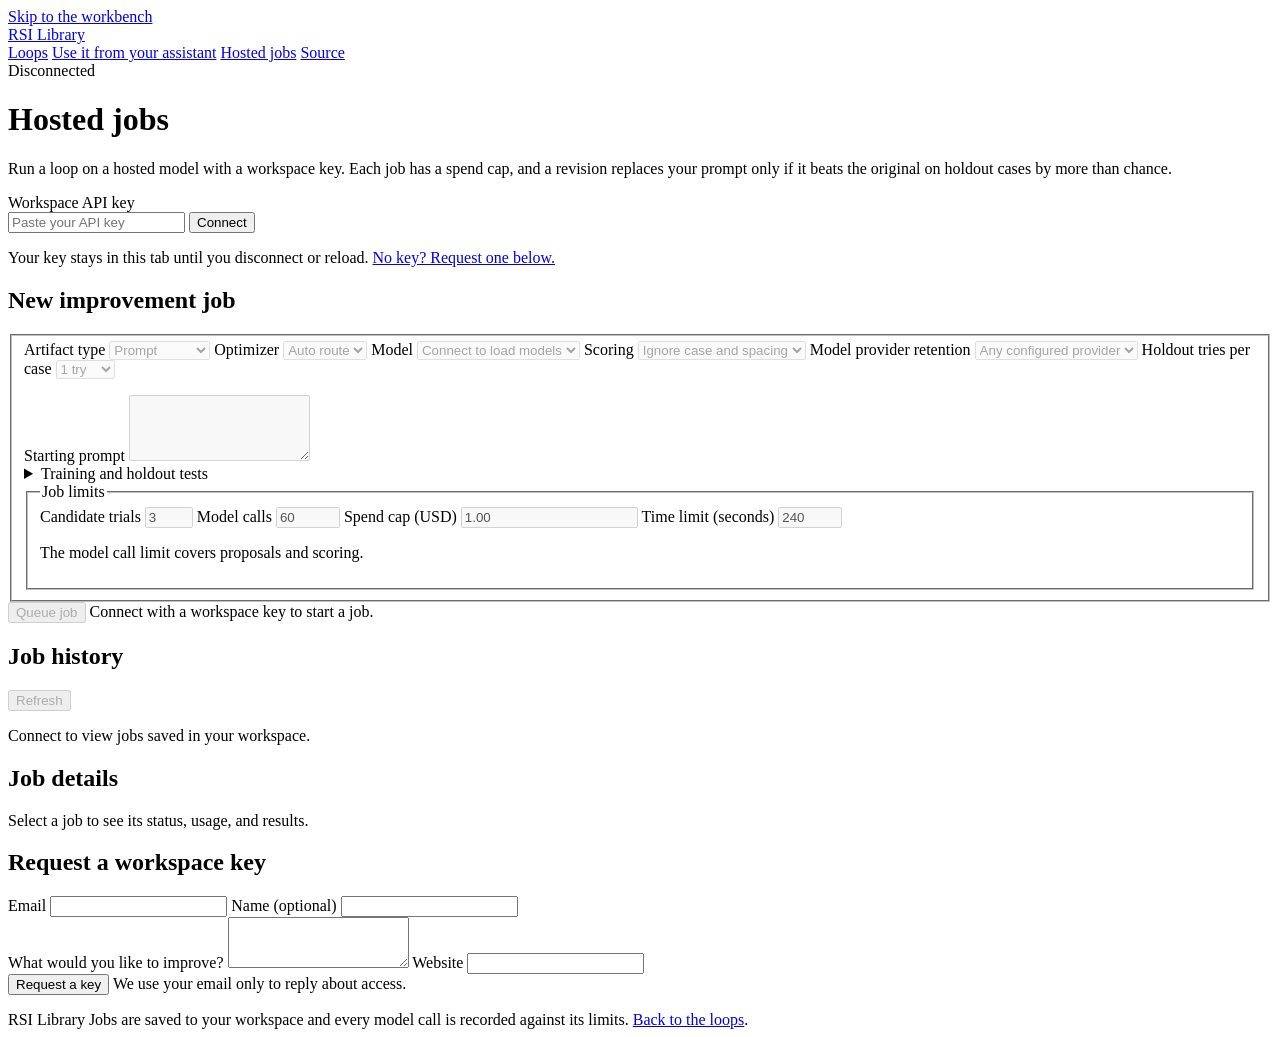
==== rsi_library/gateway/static/jobs.html @ 3b576265 "Open the loops to people and agents, and redesign the site The homepage is now a gallery of loops th" ====
<!doctype html>
<html lang="en">
<head>
  <meta charset="utf-8">
  <meta name="viewport" content="width=device-width, initial-scale=1">
  <meta name="referrer" content="no-referrer">
  <meta name="description" content="Run metered improvement jobs on hosted models with a workspace key.">
  <title>Hosted jobs | RSI Library</title>
  <link rel="icon" href="data:image/svg+xml,%3Csvg xmlns='http://www.w3.org/2000/svg' viewBox='0 0 32 32'%3E%3Crect width='32' height='32' rx='7' fill='%2317233b'/%3E%3Cpath d='M9 22V10l7 6 7-6v12' fill='none' stroke='%23f5f6f3' stroke-width='2.4' stroke-linecap='round' stroke-linejoin='round'/%3E%3Ccircle cx='16' cy='16' r='2.4' fill='%237f9bff'/%3E%3C/svg%3E">
  <link rel="stylesheet" href="/site.css">
  <script src="/jobs.js" defer></script>
</head>
<body>
  <a class="skip-link" href="#main">Skip to the workbench</a>
  <header class="masthead">
    <div class="wrap masthead-row">
      <a class="wordmark" href="/">RSI Library</a>
      <nav aria-label="Site">
        <a href="/#loops">Loops</a>
        <a href="/#assistant">Use it from your assistant</a>
        <a href="/jobs" aria-current="page">Hosted jobs</a>
        <a href="https://github.com/abdulrahimiqbal/rsi-library" rel="noopener">Source</a>
      </nav>
      <div class="session">
        <span id="connection-status" class="connection-status">Disconnected</span>
        <button id="disconnect" type="button" class="quiet" hidden>Disconnect</button>
      </div>
    </div>
  </header>

  <main class="wrap" id="main">
    <div class="hero">
      <div>
        <h1>Hosted jobs</h1>
        <p>Run a loop on a hosted model with a workspace key. Each job has a spend cap, and a revision replaces your prompt only if it beats the original on holdout cases by more than chance.</p>
      </div>
      <form id="connect-form" class="connect-form" autocomplete="off">
        <label for="api-key">Workspace API key</label>
        <div class="connect-row">
          <input id="api-key" type="password" placeholder="Paste your API key" required spellcheck="false" autocapitalize="none" autocomplete="off">
          <button id="connect" type="submit" class="primary">Connect</button>
        </div>
        <p class="hint">Your key stays in this tab until you disconnect or reload. <a href="#request-key" id="hero-request">No key? Request one below.</a></p>
      </form>
      <div class="workspace-tag" id="workspace-tag" hidden>
        <span class="hint">Connected workspace</span>
        <strong id="workspace-id"></strong>
        <span id="workspace-role" class="hint"></span>
      </div>
    </div>
    <p id="mode-banner" class="notice banner" hidden>Demo mode: jobs run on a simulated model, so they cost nothing and show how the workflow behaves rather than real model quality.</p>
    <p id="session-message" class="notice" role="status"></p>

    <div class="workbench">
      <section id="new-job" class="panel composer" aria-labelledby="new-title">
        <div class="section-heading">
          <h2 id="new-title">New improvement job</h2>
        </div>
        <form id="job-form">
          <fieldset id="job-fields" disabled>
            <div class="form-grid">
              <label>Artifact type
                <select id="artifact-type">
                  <option value="prompt">Prompt</option>
                  <option value="prompt-chain">Prompt chain</option>
                </select>
              </label>
              <label>Optimizer
                <select id="method">
                  <option value="auto">Auto route</option>
                </select>
              </label>
              <label>Model
                <select id="model">
                  <option value="">Connect to load models</option>
                </select>
              </label>
              <label>Scoring
                <select id="objective">
                  <option value="normalized">Ignore case and spacing</option>
                  <option value="exact">Exact match</option>
                </select>
              </label>
              <label>Model provider retention
                <select id="data-policy">
                  <option value="any">Any configured provider</option>
                  <option value="zero-retention">Require zero retention</option>
                </select>
              </label>
              <label>Holdout tries per case
                <select id="holdout-repeats">
                  <option value="1">1 try</option>
                  <option value="2">2 tries</option>
                  <option value="3">3 tries</option>
                  <option value="5">5 tries</option>
                </select>
              </label>
            </div>
            <p id="method-description" class="hint"></p>
            <label id="prompt-field">Starting prompt
              <textarea id="prompt-text" rows="4" maxlength="4000" spellcheck="false"></textarea>
            </label>
            <label id="chain-field" hidden>Starting steps <span class="hint">(JSON)</span>
              <textarea id="chain-steps" rows="5" maxlength="24000" spellcheck="false" aria-describedby="chain-hint"></textarea>
              <span id="chain-hint" class="hint">Use two to four ordered steps with a name and prompt text.</span>
            </label>
            <label id="improver-field" hidden>Starting improver instructions <span class="hint">(optional)</span>
              <textarea id="improver-text" rows="3" maxlength="4000" spellcheck="false"></textarea>
            </label>
            <details class="fixtures">
              <summary>
                <span>Training and holdout tests</span>
                <span class="hint" id="fixture-counts"></span>
              </summary>
              <div class="fixture-inner">
                <p class="hint">Optimizers see training examples. The final check uses the separate holdout set, which needs at least <span data-policy="min_holdout_cases">8</span> cases.</p>
                <div class="form-grid">
                  <label>Training cases <span class="hint">(JSON)</span>
                    <textarea id="train" rows="7" maxlength="50000" spellcheck="false"></textarea>
                  </label>
                  <label>Holdout cases <span class="hint">(JSON)</span>
                    <textarea id="holdout" rows="7" maxlength="50000" spellcheck="false"></textarea>
                  </label>
                </div>
                <button id="load-example" class="quiet" type="button">Restore example</button>
              </div>
            </details>
            <fieldset class="budget">
              <legend>Job limits</legend>
              <div class="form-grid budget-grid">
                <label>Candidate trials
                  <input id="max-trials" type="number" inputmode="numeric" min="1" max="50" step="1" value="3" required>
                </label>
                <label>Model calls
                  <input id="max-calls" type="number" inputmode="numeric" min="1" max="1000" step="1" value="60" required>
                </label>
                <label>Spend cap (USD)
                  <input id="max-cost" type="text" inputmode="decimal" value="1.00" required>
                </label>
                <label>Time limit (seconds)
                  <input id="max-seconds" type="number" inputmode="numeric" min="1" max="3600" step="1" value="240" required>
                </label>
              </div>
              <p class="hint" id="budget-hint">The model call limit covers proposals and scoring.</p>
            </fieldset>
          </fieldset>
          <div class="actions">
            <button id="submit-job" class="primary" type="submit" disabled>Queue job</button>
            <span id="submit-hint" class="hint">Connect with a workspace key to start a job.</span>
          </div>
          <p id="job-message" class="notice" role="status"></p>
        </form>
      </section>

      <div class="results-stack" id="workspace-jobs">
        <section class="panel history" aria-labelledby="history-title">
          <div class="section-heading section-row">
            <div>
              <h2 id="history-title">Job history</h2>
            </div>
            <button id="refresh-jobs" type="button" class="quiet" disabled>Refresh</button>
          </div>
          <p id="history-empty" class="empty">Connect to view jobs saved in your workspace.</p>
          <ul id="jobs" class="job-list" aria-label="Saved jobs"></ul>
        </section>
        <section class="panel detail" aria-labelledby="detail-title">
          <div class="section-heading">
            <h2 id="detail-title">Job details</h2>
          </div>
          <p id="detail-empty" class="empty">Select a job to see its status, usage, and results.</p>
          <div id="detail-content" hidden>
            <div class="detail-meta">
              <span id="job-id" class="job-id"></span>
              <span id="job-state" class="state-chip"></span>
            </div>
            <p id="job-method" class="hint"></p>
            <dl id="usage" class="metric-grid" aria-label="Job usage"></dl>
            <p id="uncertain-note" class="hint" hidden>Uncertain spend is reserved until the provider’s charge can be confirmed.</p>
            <p id="run-error" class="notice error" hidden></p>
            <p id="run-progress" class="hint" hidden></p>
            <div id="result" hidden>
              <p id="decision" class="decision"></p>
              <dl id="scores" class="metric-grid" aria-label="Holdout scores"></dl>
              <p id="holdout-size" class="hint" hidden></p>
              <details id="artifact-output" class="output" open>
                <summary id="artifact-title">Returned artifact</summary>
                <pre id="artifact"></pre>
              </details>
              <details id="candidate-output" class="output" hidden>
                <summary>Proposed candidate, not adopted</summary>
                <pre id="candidate"></pre>
              </details>
              <details id="trials" class="output" hidden>
                <summary>Trials</summary>
                <pre id="trial-data"></pre>
              </details>
              <details id="routing" class="output" hidden>
                <summary>Routing</summary>
                <pre id="routing-data"></pre>
              </details>
            </div>
            <div class="actions detail-actions">
              <button id="cancel-job" type="button" class="quiet danger" hidden>Request cancellation</button>
              <button id="download-artifact" type="button" class="quiet" hidden>Download artifact</button>
              <button id="download-run" type="button" class="quiet" hidden>Download run JSON</button>
            </div>
            <p id="detail-message" class="notice" role="status"></p>
          </div>
        </section>
      </div>
    </div>

    <section id="operator" class="panel operator" aria-labelledby="operator-title" hidden>
      <div class="section-heading section-row">
        <div>
          <h2 id="operator-title">Access requests</h2>
        </div>
        <button id="refresh-requests" type="button" class="quiet">Refresh</button>
      </div>
      <p id="site-usage" class="hint"></p>
      <p id="requests-empty" class="empty">No pending requests.</p>
      <ul id="requests" class="request-list" aria-label="Pending access requests"></ul>
      <div id="issued" class="issued" hidden>
        <h3>New key, shown once</h3>
        <p id="issued-for" class="hint"></p>
        <div class="connect-row">
          <input id="issued-token" type="text" readonly spellcheck="false" aria-label="New workspace key">
          <button id="copy-token" type="button">Copy</button>
        </div>
        <p class="hint">Send it to the requester directly. It can’t be shown again; revoke it and approve a new request if it is lost.</p>
      </div>
      <p id="operator-message" class="notice" role="status"></p>
    </section>

    <section id="request-key" class="panel request" aria-labelledby="request-title">
      <div class="section-heading">
        <h2 id="request-title">Request a workspace key</h2>
      </div>
      <p id="requests-closed" class="empty" hidden>Access requests are closed right now.</p>
      <form id="access-form" autocomplete="on">
        <div class="form-grid">
          <label>Email
            <input id="access-email" type="email" required maxlength="254" autocomplete="email">
          </label>
          <label>Name <span class="hint">(optional)</span>
            <input id="access-name" type="text" maxlength="120" autocomplete="name">
          </label>
        </div>
        <label>What would you like to improve?
          <textarea id="access-use" rows="3" minlength="10" maxlength="2000" required></textarea>
        </label>
        <label class="trap" aria-hidden="true">Website
          <input id="access-website" type="text" tabindex="-1" autocomplete="off">
        </label>
        <div class="actions">
          <button id="access-submit" class="primary" type="submit">Request a key</button>
          <span class="hint">We use your email only to reply about access.</span>
        </div>
        <p id="access-message" class="notice" role="status"></p>
      </form>
    </section>
  </main>

  <footer class="wrap foot">
    <span>RSI Library</span>
    <span>Jobs are saved to your workspace and every model call is recorded against its limits. <a href="/">Back to the loops</a>.</span>
  </footer>
</body>
</html>
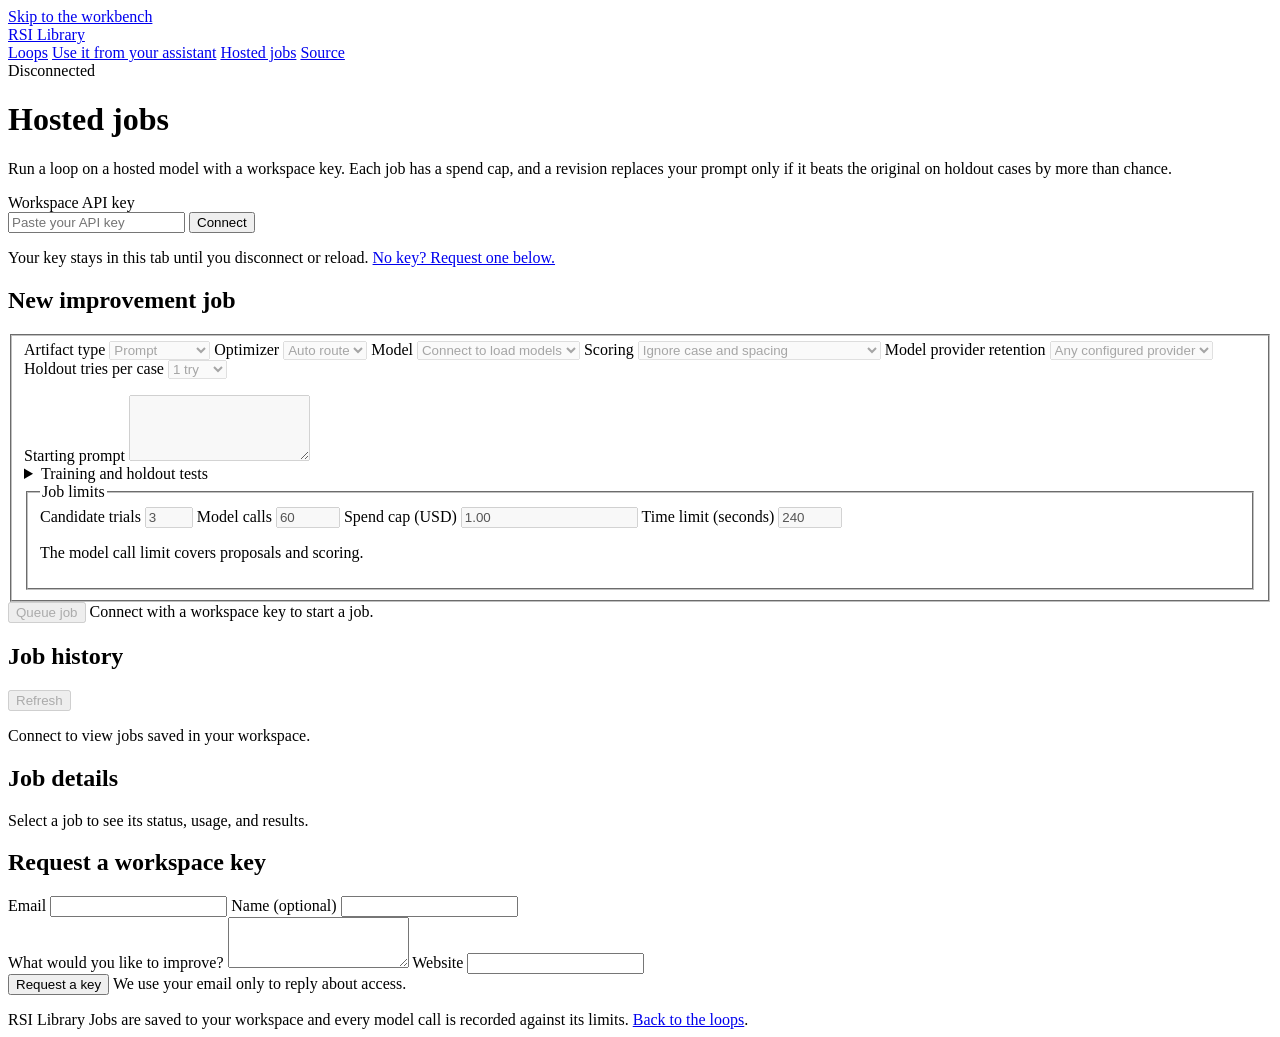
==== commit 763509a3: "Add run pages, code loops in the browser, scoring choices, method views and measured results A run n" ====
--- a/rsi_library/gateway/static/jobs.html
+++ b/rsi_library/gateway/static/jobs.html
@@ -79,6 +79,10 @@
                 <select id="objective">
                   <option value="normalized">Ignore case and spacing</option>
                   <option value="exact">Exact match</option>
+                  <option value="number">Number</option>
+                  <option value="contains">Contains the expected text</option>
+                  <option value="json">JSON fields</option>
+                  <option value="judge">Model judge (one more call per case)</option>
                 </select>
               </label>
               <label>Model provider retention
